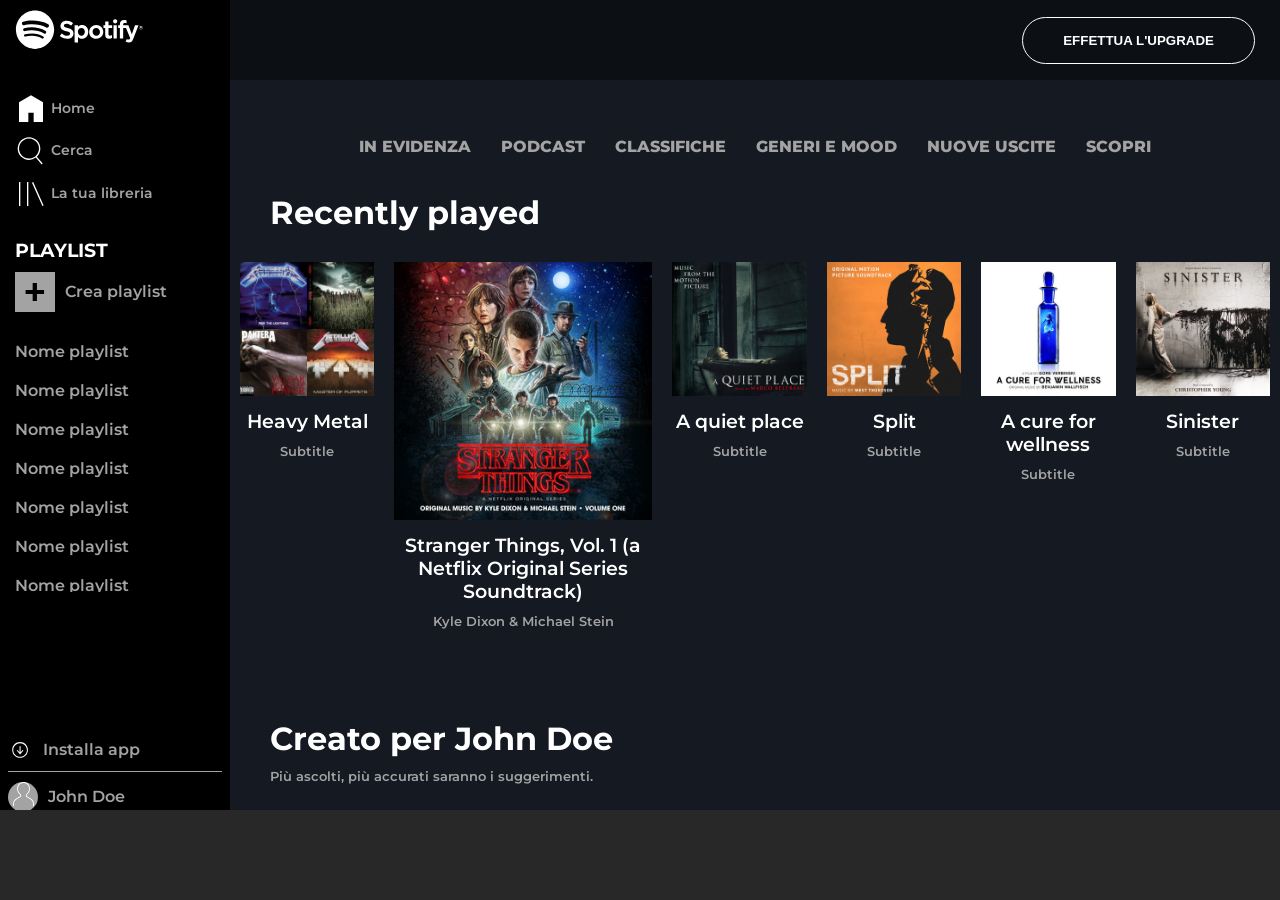
==== index.html @ 439ea65b "end-main" ====
<!DOCTYPE html>
<html lang="en">
<head>
  <meta charset="UTF-8">
  <meta http-equiv="X-UA-Compatible" content="IE=edge">
  <meta name="viewport" content="width=device-width, initial-scale=1.0">
  <link rel="stylesheet" href="css/style.css">
  <link rel="preconnect" href="https://fonts.googleapis.com">
  <link rel="preconnect" href="https://fonts.gstatic.com" crossorigin>
  <link href="https://fonts.googleapis.com/css2?family=Lato:ital,wght@0,100;0,300;0,400;0,700;0,900;1,100;1,300;1,400;1,700;1,900&family=Montserrat:ital,wght@0,100;0,200;0,300;0,400;0,500;0,600;0,700;0,800;0,900;1,100;1,200;1,300;1,400;1,500;1,600;1,700;1,800;1,900&display=swap" rel="stylesheet">
  <link rel="icon" href="favicon.ico" />
  <title>Spotify</title>
</head>
<body>
  <div class="general">
    <!-- main -->
    <main class="clearfix">
      <!-- main-container -->
      <!-- <div class="main-container clearfix"> -->
        <!-- colonna sinistra -->
        <div class="col-left float">
          <div class="container-left">
            <div class="logo">
              <img class="img-logo" src="img/logo.svg" alt="">
              <img class="logo-small"src="img/logo-small.svg" alt="">
            </div>
            <div class="lista-menu">
              <ul class="menu">
                <li class="li-menu">
                  <a href="#">
                    <img class="svg" src="img/home.svg" alt="">
                    <span class="text-menu">
                      Home
                    </span>
                  </a>
                </li>
                <li class="li-menu">
                  <a href="#">
                    <img class="svg" src="img/search.svg" alt="">
                    <span class="text-menu">
                      Cerca
                    </span>
                  </a>
                </li>
                <li class="li-menu">
                  <a href="#">
                    <img class="svg" src="img/libreria.svg" alt="">
                    <span class="text-menu">
                      La tua libreria
                    </span>
                  </a>
                </li>
              </ul>
            </div>
            <div class="playlist">
              <div>
                <h3 class="text-playlist">Playlist</h3>
              </div>
              <div class="flex">
                <div class="add-playlist">
                  <a class="plus" href="#">+</a>
                </div>
                <span class="text-create-playlist">Crea playlist</span>
              </div>
            </div>
            <div class="lista-playlist">
              <ul class="name-playlist">
                <li class="li-name-playlist">
                 <a href="#">Nome playlist</a> 
                </li>
                <li class="li-name-playlist">
                 <a href="#">Nome playlist</a> 
                </li>
                <li class="li-name-playlist">
                 <a href="#">Nome playlist</a> 
                </li>
                <li class="li-name-playlist">
                 <a href="#">Nome playlist</a> 
                </li>
                <li class="li-name-playlist">
                 <a href="#">Nome playlist</a> 
                </li>
                <li class="li-name-playlist">
                 <a href="#">Nome playlist</a> 
                </li>
                <li class="li-name-playlist">
                 <a href="#">Nome playlist</a> 
                </li>
              </ul>
            </div>
          </div>
          <div class="container-profile">
           <div class="app">
             <img class="download" src="img/download.svg" alt="">
             <span class="installa">
               Installa app
             </span>
           </div>
           <div class="profile-flex">
             <div class="container-img-profile">
               <img class="img-profile" src="img/profile.svg" alt="">
             </div>
             <span class="name-profile">
               John Doe
             </span>
           </div>
          </div>
        </div>
        <!-- /colonna sinistra -->
  
        <!-- colonna destra -->
        <div class="col-right float">
          <div class="row-top flex">
            <div class="container-btn">
              <button class="btn-call-to-action">
               <span class="text-btn">EFFETTUA L'UPGRADE</span> 
              </button>
            </div>
          </div>
          <div class="row-main">
            <div class="lista-top">
               <ul class="ul-lista-top">
                 <li class="li-lista-top">
                   <a class="a-lista-top" href="#">IN EVIDENZA</a>
                   <div class="bordo"></div>
                 </li>
                <li class="li-lista-top">
                  <a class="a-lista-top" href="#">PODCAST</a>
                  <div class="bordo"></div>
                </li>
                <li class="li-lista-top">
                  <a class="a-lista-top" href="#">CLASSIFICHE</a>
                  <div class="bordo"></div>
                </li>
                <li class="li-lista-top">
                  <a class="a-lista-top" href="#">GENERI E MOOD</a>
                  <div class="bordo"></div>
                </li>
                <li class="li-lista-top">
                  <a class="a-lista-top" href="#">NUOVE USCITE</a>
                  <div class="bordo"></div>
                </li>
                <li class="li-lista-top">
                  <a class="a-lista-top" href="#">SCOPRI</a>
                  <div class="bordo"></div>
                </li>
               </ul>
            </div>
            <div class="container-categorie">
              <div class="title">
                <h1 class="h1">Recently played</h1>
              </div>
              <div class="container-song flex">
                <div class="song">
                  <div class="img-song">
                    <img class="img-song-cover" src="img/metal_lifting.jpg" alt="">
                  </div>
                  <div class="title-song">
                    <h3 class="title-playlist">
                      Heavy Metal
                    </h3>
                  </div>
                  <div class="subtitle-song">
                    <h5 class="subtitle-playlist">
                      Subtitle
                    </h5>
                  </div>
                </div>
                <div class="song">
                  <div class="img-song">
                    <img class="img-song-cover" src="img/stranger.jpeg" alt="">
                  </div>
                  <div class="title-song">
                    <h3 class="title-playlist">Stranger Things, Vol. 1 (a Netflix Original Series Soundtrack)</h3>
                  </div>
                  <div class="subtitle-song">
                    <h5 class="subtitle-playlist">
                      Kyle Dixon & Michael Stein
                    </h5>
                  </div>
                </div>
                <div class="song">
                  <div class="img-song">
                    <img class="img-song-cover" src="img/aquietplace.jpeg" alt="">
                  </div>
                  <div class="title-song">
                    <h3 class="title-playlist">A quiet place</h3>
                  </div>
                  <div class="subtitle-song">
                    <h5 class="subtitle-playlist">
                      Subtitle
                    </h5>
                  </div>
                </div>
                <div class="song">
                  <div class="img-song">
                    <img class="img-song-cover" src="img/split.jpeg" alt="">
                  </div>
                  <div class="title-song">
                    <h3 class="title-playlist">Split</h3>
                  </div>
                  <div class="subtitle-song">
                    <h5 class="subtitle-playlist">
                      Subtitle
                    </h5>
                  </div>
                </div>
                <div class="song">
                  <div class="img-song">
                    <img class="img-song-cover" src="img/cure.jpeg" alt="">
                  </div>
                  <div class="title-song">
                    <h3 class="title-playlist">A cure for wellness</h3>
                  </div>
                  <div class="subtitle-song">
                    <h5 class="subtitle-playlist">
                      Subtitle
                    </h5>
                  </div>
                </div>
                <div class="song">
                  <div class="img-song">
                    <img class="img-song-cover" src="img/sinister.jpeg" alt="">
                  </div>
                  <div class="title-song">
                    <h3 class="title-playlist">Sinister</h3>
                  </div>
                  <div class="subtitle-song">
                    <h5 class="subtitle-playlist">
                      Subtitle
                    </h5>
                  </div>
                </div>
               </div>
  
            <div class="container-categorie">
              <div class="title-daily">
                <h1 class="h1">Creato per John Doe</h1>
                <h5 class="subtitle-playlist-2">
                  Pi&ugrave; ascolti, pi&ugrave; accurati saranno i suggerimenti.
                </h5>
              </div>
              <div class="container-personal-song flex">
                <div class="song margin">
                  <div class="img-song">
                    <img class="img-song-cover" src="img/radar.jpeg" alt="">
                  </div>
                  <div class="title-song">
                    <h3 class="title-playlist">Release Radar</h3>
                  </div>
                </div>
                <div class="song-daily margin">
                  <div class="img-song">
                    <img class="img-song-cover" src="img/mixdaily.jpeg" alt="">
                  </div>
                  <div class="title-song">
                    <h3 class="title-playlist">Daily Mix 1</h3>
                  </div>
                </div>
              </div>
            </div>

            <div class="container-categorie">
              <div class="title-daily">
                <h1 class="h1">Artisti pi&ugrave; popolari</h1>
                <h5 class="subtitle-playlist-2">
                  Pi&ugrave; ascolti, pi&ugrave; accurati saranno i suggerimenti.
                </h5>
              </div>
              <div class="container-personal-song flex">
                <div class="song margin">
                  <div class="img-song">
                    <img class="img-song-cover-bottom" src="img/youg.jpeg" alt="">
                  </div>
                  <div class="title-song">
                    <h3 class="title-playlist">Lana del Rey</h3>
                  </div>
                </div>
                <div class="song-daily margin">
                  <div class="img-song">
                    <img class="img-song-cover-bottom" src="img/einaudi.jpeg" alt="">
                  </div>
                  <div class="title-song">
                    <h3 class="title-playlist">Ludovico Einaudi</h3>
                  </div>
                </div>
              </div>
            </div>
  
        <!-- /colonna destra -->
      <!-- </div> -->
      <!-- /main-container -->
    </main>
    <!-- /main -->
  
    <!-- footer -->
    <footer>
  
    </footer>
    <!-- /footer -->
  </div>
</body>
</html>
---- css/style.css ----
/* common */
* {
  margin: 0;
  padding: 0;
  box-sizing: border-box;
}

body {
  font-family: 'Lato', sans-serif;
  font-family: 'Montserrat', sans-serif;
  font-size: 100%;
}

.flex {
  display: flex;
}

:root {
  --bg-pubblicità: rgba(0, 0, 0, 0.4);
  --bg-colonna-destra-main: #141922;
  --bg-footer: #282828;
  --bg-sottolineatura: #ADFF2F;
  --color-text: #A3A3A3;
}

.margin {
  margin-left: 35px;
}

.clearfix::after {
  content: '';
  display: table;
  clear: both;
}

.float {
  float: left;
}
/* /common */

.general {
  width: 100%;
  height: 100vh;
  overflow: hidden;
}

/* layout main */
main {
  width: 100%;
  height: calc(100% - 90px);
  overflow: hidden;
}

.col-left {
  width: 230px;
  background-color: black;
  height: 100%;
  min-height: 480px;
}

.container-left {
  height: calc(100% - 80px);
  width: 100%;
}

.col-right {
  width: calc(100% - 230px);
  background-color: var(--bg-colonna-destra-main);
  height: 100%;
  overflow: auto;
}

.row-top {
  height: 80px;
  width: calc(100% - 230px);
  background-color: var(--bg-pubblicità);
  position: fixed;
  top: 0;
  right: 0;
  z-index: 999;
  justify-content: flex-end;
  align-items: center;
}

.row-main {
  padding-top: calc(90px + 2em);
  padding-bottom: 2em;
  width: 100%;
  overflow: auto;
}

.lista-top {
  margin-top: 10px;
  margin-bottom: 30px;
  text-align: center;
}

.title {
  margin-bottom: 30px;
  margin-top: 30px;
  margin-left: 40px;
}

.container-song {
  justify-content: space-around;
}

.song {
  margin-bottom: 60px;
  max-width: 300px;
  min-width: 100px;
  padding: 0 10px;
}

.img-song-cover {
  width: 100%;
}

.title-song {
  text-align: center;
  margin: 10px auto;
  width: 100%;
}

.title-playlist {
  color: white;
  font-weight: 600;
}

.subtitle-song {
  margin: 0 auto;
  text-align: center;
  width: 100%;
}

.subtitle-playlist {
  color: var(--color-text);
  font-weight: 600;
}

.subtitle-playlist-2 {
  margin-top: 10px;
  color: var(--color-text);
  font-weight: 600;
}

.title-daily {
  margin-bottom: 50px;
  margin-top: 30px;
  margin-left: 40px;
}
.song-daily {
  margin-bottom: 60px;
  max-width: 300px;
  min-width: 100px;
  padding: 0 10px;
  margin-left: 80px;
}

.container-personal-song {
  margin-left: 17px;
}

.img-song-cover-bottom {
  width: 100%;
  border-radius: 50%;
}
.logo {
  padding: 10px 0 0 15px;
}

.img-logo {
  width: 60%;
  margin-bottom: 30px;
}

.logo-small {
  display: none;
}

.lista-menu {
  margin: 10px 0 0 0;
}

.menu {
  list-style: none;
}

.li-menu {
  margin-bottom: 10px;
  padding-left: 15px;
}

a {
  text-decoration: none;
  color: var(--color-text);
}

.li-menu:hover {
  border-left: 4px solid var(--bg-sottolineatura);
}


.svg {
  width: 15%;
  vertical-align: middle;
}

.text-menu {
  color: var(--color-text);
  font-weight: 600;
  font-size: 0.9em;
}

.text-menu:hover {
  color: white;
}

.playlist {
  margin: 30px 0 0 0;
  padding-left: 15px;
}

.text-playlist {
  color: white;
  text-transform: uppercase;
  margin-bottom: 10px;
}

.add-playlist {
  height: 40px;
  width: 40px;
  background-color: var(--color-text);
  display: inline-block;
  text-align: center;
  margin-right: 10px;
}

.text-create-playlist {
  line-height: 40px;
  color: var(--color-text);
  display: inline-block;
  font-weight: 600;
}

.plus {
  font-size: 2.5em;
  color: black;
  line-height: 40px;
  font-weight: 600;
  display: inline-block;
}

.lista-playlist {
  margin: 10px 0 0 0;
  padding-left: 15px;
  height: 30vh;
  overflow: auto;
}

.name-playlist {
  list-style: none;
}

.li-name-playlist {
  color: var(--color-text);
  font-weight: 600;
  margin-top: 20px;
}

.container-profile {
  width: 100%;
  height: 80px;
}

.app {
  width: 93%;
  margin: 0 auto;
  border-bottom: 1px solid var(--color-text);
  padding: 10px 0;
}

.download {
  width: 10%;
  vertical-align: middle;
  margin-right: 10px;
}

.installa {
  color: var(--color-text);
  font-weight: 600;
}

.profile-flex {
  width: 93%;
  margin: 10px auto 10px auto;
  display: flex;
}

.img-profile {
  width: 70%;
  margin-right: 10px; 
  margin: 0 auto;
}

.container-img-profile {
  width: 30px;
  height: 30px;
  background-color: var(--color-text);
  border-radius: 50%;
  text-align: center;
  margin-right: 10px;
}

.name-profile {
  line-height: 30px;
  color: var(--color-text);
  font-weight: 600;
}


.btn-call-to-action {
  padding: 15px 40px;
  margin-right: 25px;
  border-radius: 30px;
  background-color: transparent;
  border: 1px solid white;
  
}
.btn-call-to-action:hover {
  cursor: pointer;
}

.text-btn {
  color: white;
  font-weight: 800;
}
@media screen and (max-width: 600px) {
  .col-left {
    width: 50px;
  }
  .col-right {
    width: calc(100% - 50px);
  }
  .row-top {
    width: calc( 100% - 50px);
  }
}

@media screen and (max-width: 600px) {
  .img-logo {
    display: none;
  }
  .logo-small {
    display: block;
    padding: 0;
    margin: 0 auto;
  }
  .logo {
    text-align: center;
    padding: 10px;
    margin: 0;
  }

  .text-menu {
    display: none;
  }

  .svg {
    width: 100%;
  }
  
  .li-menu {
    margin: 0;
    padding: 10px;
  }

  .playlist {
    display: none;
  }

  .lista-playlist {
    display: none;
  }

  .installa {
    display: none;
  }

  .name-profile {
    display: none;
  }

  .app {
    border: none;
    margin: 0;
    padding: 0;
  }

  .download {
    width: 100%;
    margin: 0;
    padding: 0;
  }

  .container-profile {
    padding: 10px;
  }

  .profile-flex {
    display: block;
  }
}

.ul-lista-top {
  list-style: none;
  display: flex;
  justify-content: center;
}

.li-lista-top {
  padding: 5px 15px;
  font-weight: 800;
  display: flex;
  flex-direction: column;
  align-items: center;
}

.bordo {
  width: 30px;
  height: 2px;
  overflow: hidden;
}

.li-lista-top:hover .bordo {
  width: 30px;
  height: 2px;
  background-color: var(--bg-sottolineatura);
  display: block;
}

.h1 {
  color: white;
  font-weight: 700;
}

footer {
  height: 90px;
  width: 100%;
  background-color: var(--bg-footer);
}
/* /layout main */
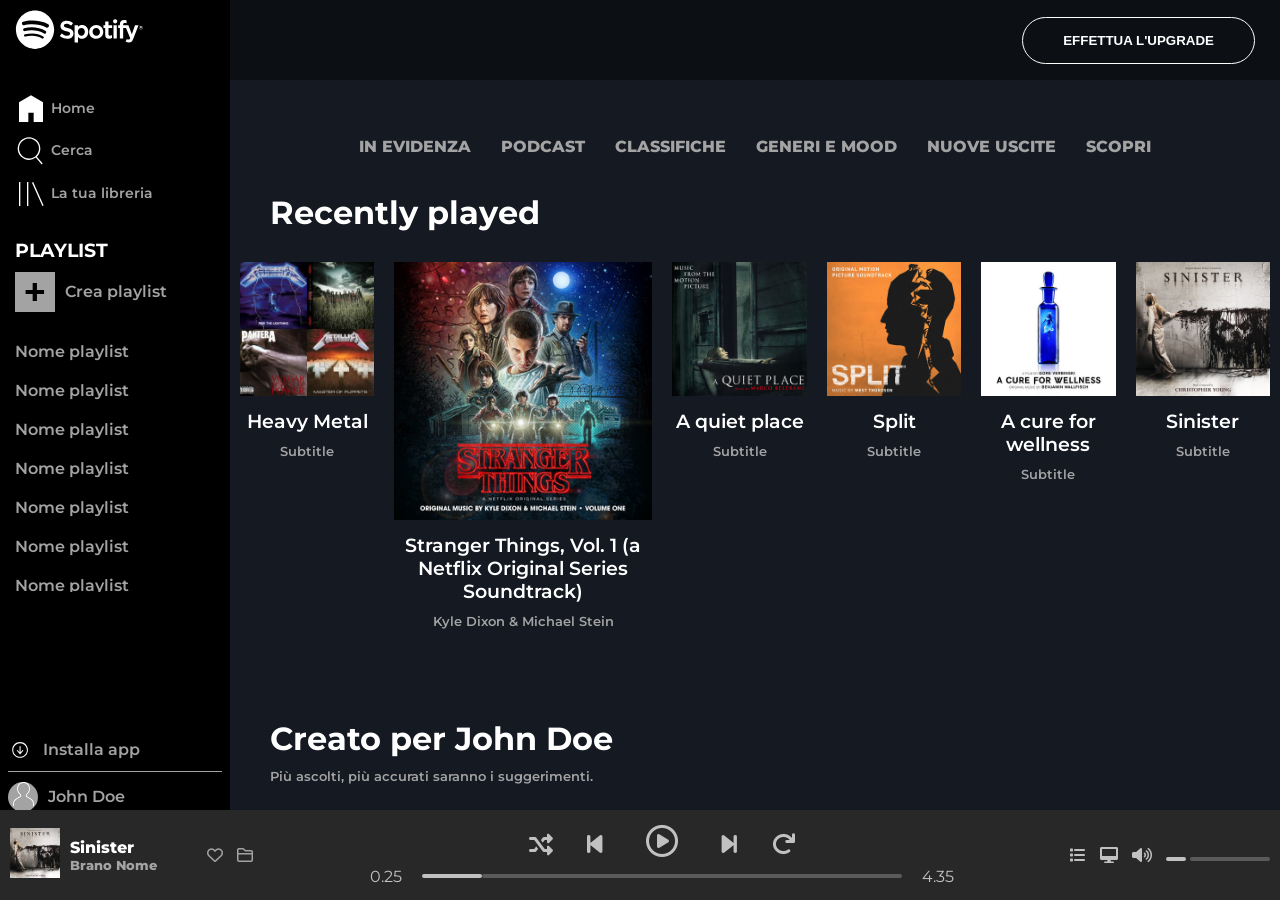
==== commit b011fb5d: "end-footer" ====
--- a/index.html
+++ b/index.html
@@ -9,6 +9,7 @@
   <link rel="preconnect" href="https://fonts.gstatic.com" crossorigin>
   <link href="https://fonts.googleapis.com/css2?family=Lato:ital,wght@0,100;0,300;0,400;0,700;0,900;1,100;1,300;1,400;1,700;1,900&family=Montserrat:ital,wght@0,100;0,200;0,300;0,400;0,500;0,600;0,700;0,800;0,900;1,100;1,200;1,300;1,400;1,500;1,600;1,700;1,800;1,900&display=swap" rel="stylesheet">
   <link rel="icon" href="favicon.ico" />
+  <link rel="stylesheet" href="https://cdnjs.cloudflare.com/ajax/libs/font-awesome/6.0.0-beta2/css/all.min.css" integrity="sha512-YWzhKL2whUzgiheMoBFwW8CKV4qpHQAEuvilg9FAn5VJUDwKZZxkJNuGM4XkWuk94WCrrwslk8yWNGmY1EduTA==" crossorigin="anonymous" referrerpolicy="no-referrer" />
   <title>Spotify</title>
 </head>
 <body>
@@ -294,8 +295,52 @@
     <!-- /main -->
   
     <!-- footer -->
-    <footer>
-  
+    <footer class="footer flex">
+      <div class="col-left-footer flex">
+        <div class="container-img-footer">
+          <img src="img/sinister.jpeg" alt="" class="img-footer">
+        </div>
+        <div class="container-title-footer">
+          <div class="title-footer">
+            Sinister
+          </div>
+          <div class="subtitle-footer">
+            Brano Nome
+          </div>
+        </div>
+        <div class="favourite">
+          <a href="#"><i class="far fa-heart icona"></i></a>
+          <a href="#"><i class="far fa-folder"></i></a>
+        </div>
+      </div>
+      <div class="col-center-footer flex">
+        <div class="center-footer-top">
+          <a href="#"><i class="fas fa-random "></i></a>
+         <a href="#"><i class="fas fa-step-backward "></i></a> 
+          <a href="#"><i class="far fa-play-circle "></i></a>
+          <a href="#"><i class="fas fa-step-forward "></i></a>
+          <a href="#"><i class="fas fa-redo"></i></a>
+        </div>
+        <div class="center-footer-bottom flex">
+          <span class="time">
+            0.25
+          </span>
+          <div class="bar-lightgrey"></div>
+          <div class="bar-grey"></div>
+          <span class="time">
+            4.35
+          </span>
+        </div>
+      </div>
+      <div class="col-right-footer flex">
+        <div class="container-col-right-footer">
+          <a href="#"><i class="fas fa-list"></i></a>
+         <a href="#"><i class="fas fa-desktop"></i></a> 
+          <a href="#"><i class="fas fa-volume-up"></i></a>
+          <div id="bar-lightgrey" class="bar-lightgrey"></div>
+          <div id="bar-grey" class="bar-grey"></div>
+        </div>
+      </div>
     </footer>
     <!-- /footer -->
   </div>
--- a/css/style.css
+++ b/css/style.css
@@ -444,9 +444,153 @@
   font-weight: 700;
 }
 
+/* /layout main */
+
+/* layout footer */
 footer {
   height: 90px;
   width: 100%;
   background-color: var(--bg-footer);
 }
-/* /layout main */+
+.footer {
+  justify-content: space-between;
+  align-items: center;
+  padding: 0 10px;
+}
+
+.col-left-footer {
+  align-items: center;
+}
+
+.img-footer {
+  width: 50px;
+}
+
+.container-title-footer {
+  margin-left: 10px;
+}
+
+.title-footer {
+  color: white;
+  font-weight: 800;
+}
+
+.subtitle-footer {
+  color: var(--color-text);
+  font-weight: 800;
+  font-size: 13px;
+}
+
+.favourite {
+  margin-left: 50px;
+}
+
+.icona {
+  margin-right: 10px;
+}
+
+.fa-heart {
+  color: var(--color-text);
+}
+
+.fa-folder {
+  color: var(--color-text);
+}
+
+.col-center-footer {
+  flex-direction: column;
+  align-items: center;
+}
+
+.fa-random {
+  color: #C1C1C1;
+  font-size: 1.5em;
+  margin-right: 30px;
+}
+
+.fa-step-backward {
+  color: #C1C1C1;
+  font-size: 1.5em;
+}
+
+.fa-play-circle {
+  color: #C1C1C1;
+  font-size: 2em;
+  margin: 0 40px;
+}
+
+.fa-step-forward {
+  color: #C1C1C1;
+  font-size: 1.5em;
+  margin-right: 30px;
+}
+
+.fa-redo {
+  color: #C1C1C1;
+  font-size: 1.5em;
+}
+
+.time {
+  color: #C1C1C1;
+}
+
+.center-footer-top {
+  margin-bottom: 10px;
+}
+
+.center-footer-bottom {
+  align-items: center;
+}
+
+.bar-lightgrey {
+  width: 60px;
+  height: 4px;
+  border-radius: 30px;
+  background-color: #C1C1C1;
+  margin-left:  20px;
+  display: inline-block;
+}
+
+.bar-grey {
+  width: 420px;
+  height: 4px;
+  border-radius: 30px;
+  display: inline-block;
+  margin-right: 20px;
+  background-color: #5A5A5A;
+}
+
+.col-right-footer {
+  align-items: center;
+}
+.fa-list {
+  color: #C1C1C1;
+  margin-right: 10px;
+}
+
+.fa-desktop {
+  color: #C1C1C1;
+  margin-right: 10px;
+}
+
+.fa-volume-up {
+  color: #C1C1C1;
+  margin-right: 10px;
+}
+
+
+#bar-lightgrey {
+  width: 20px;
+  height: 4px;
+  align-self: center;
+  margin: 0;
+}
+
+#bar-grey {
+  width: 80px;
+  height: 4px;
+  align-self: center;
+  margin: 0;
+}
+/* /layout footer */
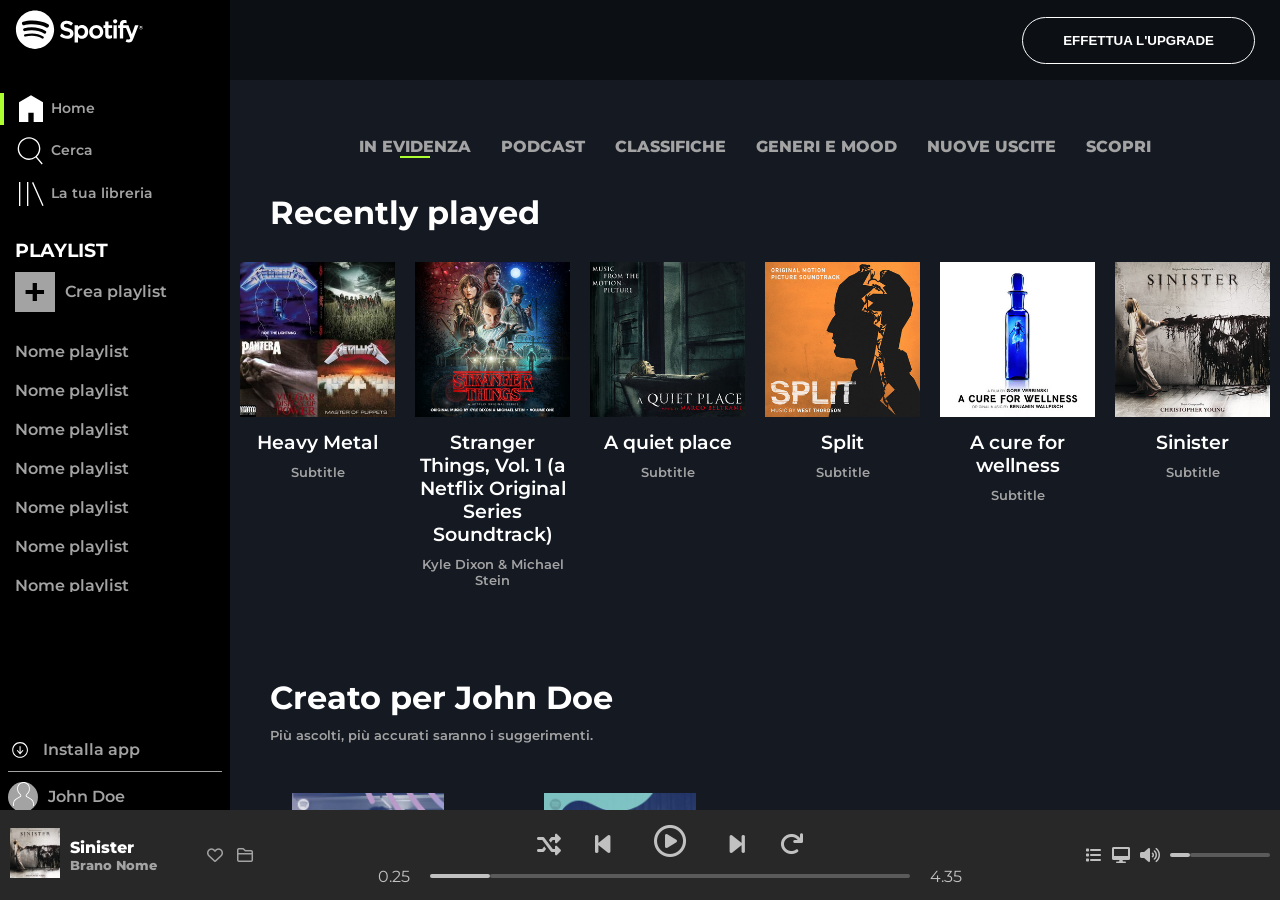
==== commit 988ff5e8: "add-hover" ====
--- a/index.html
+++ b/index.html
@@ -27,7 +27,7 @@
             </div>
             <div class="lista-menu">
               <ul class="menu">
-                <li class="li-menu">
+                <li class="li-menu-home">
                   <a href="#">
                     <img class="svg" src="img/home.svg" alt="">
                     <span class="text-menu">
@@ -61,7 +61,9 @@
                 <div class="add-playlist">
                   <a class="plus" href="#">+</a>
                 </div>
-                <span class="text-create-playlist">Crea playlist</span>
+                <span class="section-playlist">
+                  <a class="text-create-playlist"href="#">Crea playlist</a>
+                </span>
               </div>
             </div>
             <div class="lista-playlist">
@@ -92,17 +94,17 @@
           </div>
           <div class="container-profile">
            <div class="app">
-             <img class="download" src="img/download.svg" alt="">
+             <a href="#"><img class="download" src="img/download.svg" alt=""></a>
              <span class="installa">
-               Installa app
+              <a href="#">Installa app</a> 
              </span>
            </div>
            <div class="profile-flex">
              <div class="container-img-profile">
-               <img class="img-profile" src="img/profile.svg" alt="">
+               <a href="#"><img class="img-profile" src="img/profile.svg" alt=""></a>
              </div>
              <span class="name-profile">
-               John Doe
+              <a href="#">John Doe</a> 
              </span>
            </div>
           </div>
@@ -127,23 +129,18 @@
                  </li>
                 <li class="li-lista-top">
                   <a class="a-lista-top" href="#">PODCAST</a>
-                  <div class="bordo"></div>
                 </li>
                 <li class="li-lista-top">
                   <a class="a-lista-top" href="#">CLASSIFICHE</a>
-                  <div class="bordo"></div>
                 </li>
                 <li class="li-lista-top">
                   <a class="a-lista-top" href="#">GENERI E MOOD</a>
-                  <div class="bordo"></div>
                 </li>
                 <li class="li-lista-top">
                   <a class="a-lista-top" href="#">NUOVE USCITE</a>
-                  <div class="bordo"></div>
                 </li>
                 <li class="li-lista-top">
                   <a class="a-lista-top" href="#">SCOPRI</a>
-                  <div class="bordo"></div>
                 </li>
                </ul>
             </div>
@@ -298,15 +295,21 @@
     <footer class="footer flex">
       <div class="col-left-footer flex">
         <div class="container-img-footer">
-          <img src="img/sinister.jpeg" alt="" class="img-footer">
+          <a href="#">
+            <img src="img/sinister.jpeg" alt="" class="img-footer">
+          </a>
         </div>
         <div class="container-title-footer">
-          <div class="title-footer">
-            Sinister
-          </div>
-          <div class="subtitle-footer">
-            Brano Nome
-          </div>
+          <a href="#">
+            <div class="title-footer">
+             Sinister 
+            </div>
+          </a>
+          <a href="#">
+            <div class="subtitle-footer">
+              Brano Nome
+            </div>
+          </a>
         </div>
         <div class="favourite">
           <a href="#"><i class="far fa-heart icona"></i></a>
@@ -333,7 +336,7 @@
         </div>
       </div>
       <div class="col-right-footer flex">
-        <div class="container-col-right-footer">
+        <div class="container-col-right-footer flex">
           <a href="#"><i class="fas fa-list"></i></a>
          <a href="#"><i class="fas fa-desktop"></i></a> 
           <a href="#"><i class="fas fa-volume-up"></i></a>
--- a/css/style.css
+++ b/css/style.css
@@ -110,6 +110,7 @@
   max-width: 300px;
   min-width: 100px;
   padding: 0 10px;
+  width: calc(100% / 6);
 }
 
 .img-song-cover {
@@ -155,6 +156,7 @@
   min-width: 100px;
   padding: 0 10px;
   margin-left: 80px;
+  width: calc(100% / 6);
 }
 
 .container-personal-song {
@@ -196,8 +198,10 @@
   color: var(--color-text);
 }
 
-.li-menu:hover {
+.li-menu-home {
   border-left: 4px solid var(--bg-sottolineatura);
+  margin-bottom: 10px;
+  padding-left: 11px; 
 }
 
 
@@ -243,6 +247,10 @@
   font-weight: 600;
 }
 
+.section-playlist:hover a {
+  color: white;
+}
+
 .plus {
   font-size: 2.5em;
   color: black;
@@ -268,6 +276,10 @@
   margin-top: 20px;
 }
 
+.li-name-playlist:hover a {
+  color: white;
+}
+
 .container-profile {
   width: 100%;
   height: 80px;
@@ -280,6 +292,10 @@
   padding: 10px 0;
 }
 
+.app:hover a {
+  color: white;
+}
+
 .download {
   width: 10%;
   vertical-align: middle;
@@ -295,6 +311,10 @@
   width: 93%;
   margin: 10px auto 10px auto;
   display: flex;
+}
+
+.profile-flex:hover a {
+  color: white;
 }
 
 .img-profile {
@@ -334,6 +354,7 @@
 .text-btn {
   color: white;
   font-weight: 800;
+  display: inline-block;
 }
 @media screen and (max-width: 600px) {
   .col-left {
@@ -426,13 +447,11 @@
   align-items: center;
 }
 
+.li-lista-top:hover .a-lista-top {
+  color: white;
+}
+
 .bordo {
-  width: 30px;
-  height: 2px;
-  overflow: hidden;
-}
-
-.li-lista-top:hover .bordo {
   width: 30px;
   height: 2px;
   background-color: var(--bg-sottolineatura);
@@ -485,6 +504,47 @@
 .favourite {
   margin-left: 50px;
 }
+
+a:hover .fa-heart {
+  color: white;
+}
+
+a:hover .fa-folder {
+  color: white;
+}
+
+a:hover .fa-random {
+  color: white;
+}
+
+a:hover .fa-step-backward {
+  color: white;
+}
+
+a:hover .fa-play-circle {
+  color: white;
+}
+
+a:hover .fa-step-forward {
+  color: white;
+}
+
+a:hover .fa-redo {
+  color: white;
+}
+
+a:hover .fa-desktop {
+  color: white;
+}
+
+a:hover .fa-volume-up {
+  color: white;
+}
+
+a:hover .fa-list {
+  color: white;
+}
+
 
 .icona {
   margin-right: 10px;
@@ -564,6 +624,11 @@
 .col-right-footer {
   align-items: center;
 }
+
+.container-col-right-footer{
+  align-items: center;
+}
+
 .fa-list {
   color: #C1C1C1;
   margin-right: 10px;
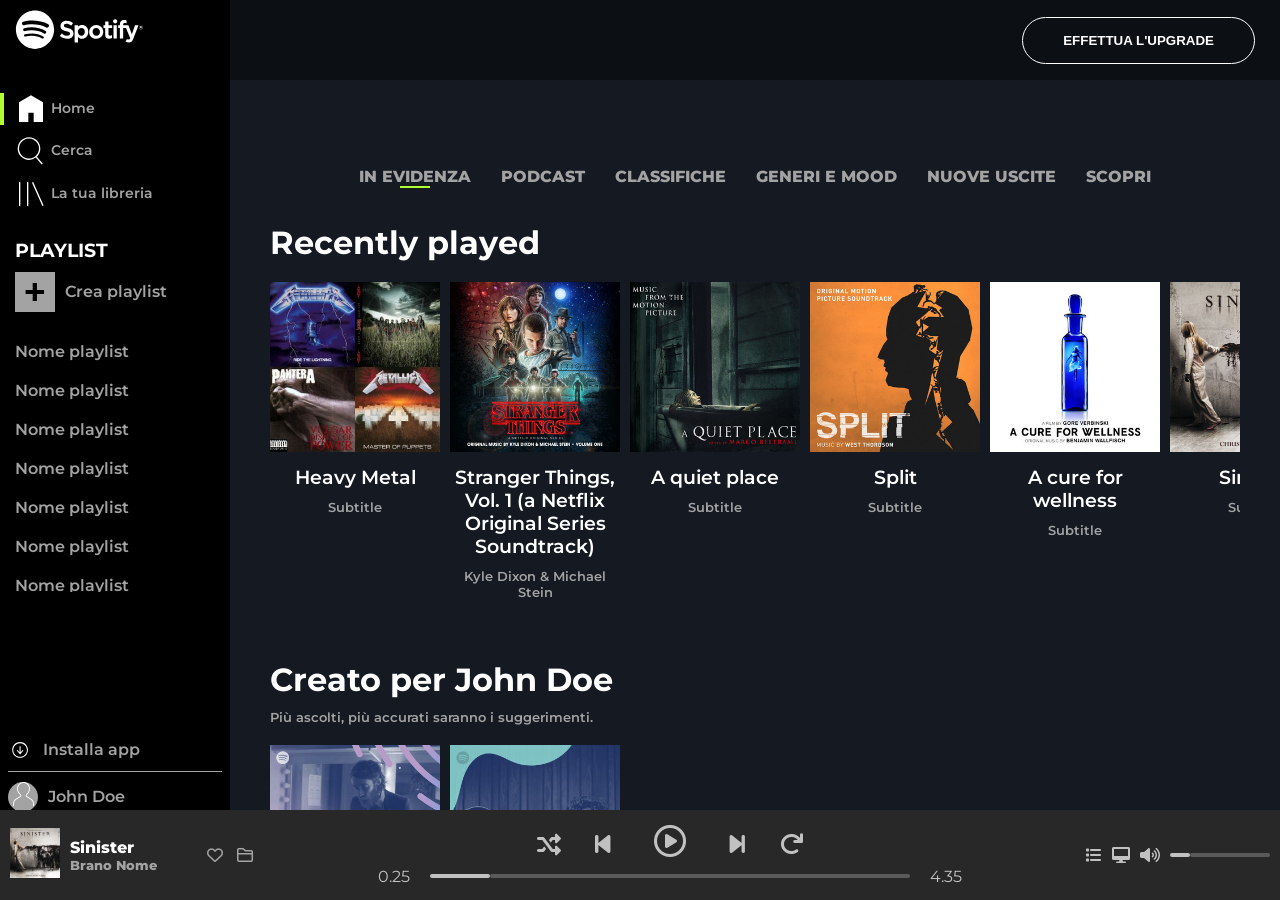
==== commit 2e592fa5: "end-query" ====
--- a/index.html
+++ b/index.html
@@ -16,8 +16,6 @@
   <div class="general">
     <!-- main -->
     <main class="clearfix">
-      <!-- main-container -->
-      <!-- <div class="main-container clearfix"> -->
         <!-- colonna sinistra -->
         <div class="col-left float">
           <div class="container-left">
@@ -127,21 +125,21 @@
                    <a class="a-lista-top" href="#">IN EVIDENZA</a>
                    <div class="bordo"></div>
                  </li>
-                <li class="li-lista-top">
-                  <a class="a-lista-top" href="#">PODCAST</a>
-                </li>
-                <li class="li-lista-top">
-                  <a class="a-lista-top" href="#">CLASSIFICHE</a>
-                </li>
-                <li class="li-lista-top">
-                  <a class="a-lista-top" href="#">GENERI E MOOD</a>
-                </li>
-                <li class="li-lista-top">
-                  <a class="a-lista-top" href="#">NUOVE USCITE</a>
-                </li>
-                <li class="li-lista-top">
-                  <a class="a-lista-top" href="#">SCOPRI</a>
-                </li>
+                 <li class="li-lista-top">
+                   <a href="#" class="a-lista-top">PODCAST</a>
+                 </li>
+                 <li class="li-lista-top">
+                   <a href="#" class="a-lista-top">CLASSIFICHE</a>
+                 </li>
+                 <li class="li-lista-top">
+                   <a href="#" class="a-lista-top">GENERI E MOOD</a>
+                 </li>
+                 <li class="li-lista-top">
+                   <a href="#" class="a-lista-top">NUOVE USCITE</a>
+                 </li>
+                 <li class="li-lista-top">
+                   <a href="#" class="a-lista-top">SCOPRI</a>
+                 </li>
                </ul>
             </div>
             <div class="container-categorie">
@@ -151,6 +149,9 @@
               <div class="container-song flex">
                 <div class="song">
                   <div class="img-song">
+                    <div class="trasparenza">
+                      <a href="#" class="icona-cover"><i class="far fa-play-circle"></i></a>
+                    </div>
                     <img class="img-song-cover" src="img/metal_lifting.jpg" alt="">
                   </div>
                   <div class="title-song">
@@ -166,6 +167,9 @@
                 </div>
                 <div class="song">
                   <div class="img-song">
+                    <div class="trasparenza">
+                      <a href="#" class="icona-cover"><i class="far fa-play-circle"></i></a>
+                    </div>
                     <img class="img-song-cover" src="img/stranger.jpeg" alt="">
                   </div>
                   <div class="title-song">
@@ -179,6 +183,9 @@
                 </div>
                 <div class="song">
                   <div class="img-song">
+                    <div class="trasparenza">
+                      <a href="#" class="icona-cover"><i class="far fa-play-circle"></i></a>
+                    </div>
                     <img class="img-song-cover" src="img/aquietplace.jpeg" alt="">
                   </div>
                   <div class="title-song">
@@ -192,6 +199,9 @@
                 </div>
                 <div class="song">
                   <div class="img-song">
+                    <div class="trasparenza">
+                      <a href="#" class="icona-cover"><i class="far fa-play-circle"></i></a>
+                    </div>
                     <img class="img-song-cover" src="img/split.jpeg" alt="">
                   </div>
                   <div class="title-song">
@@ -205,6 +215,9 @@
                 </div>
                 <div class="song">
                   <div class="img-song">
+                    <div class="trasparenza">
+                      <a href="#" class="icona-cover"><i class="far fa-play-circle"></i></a>
+                    </div>
                     <img class="img-song-cover" src="img/cure.jpeg" alt="">
                   </div>
                   <div class="title-song">
@@ -218,6 +231,9 @@
                 </div>
                 <div class="song">
                   <div class="img-song">
+                    <div class="trasparenza">
+                      <a href="#" class="icona-cover"><i class="far fa-play-circle"></i></a>
+                    </div>
                     <img class="img-song-cover" src="img/sinister.jpeg" alt="">
                   </div>
                   <div class="title-song">
@@ -239,16 +255,22 @@
                 </h5>
               </div>
               <div class="container-personal-song flex">
-                <div class="song margin">
-                  <div class="img-song">
+                <div class="song">
+                  <div class="img-song">
+                    <div class="trasparenza">
+                      <a href="#" class="icona-cover"><i class="far fa-play-circle"></i></a>
+                    </div>
                     <img class="img-song-cover" src="img/radar.jpeg" alt="">
                   </div>
                   <div class="title-song">
                     <h3 class="title-playlist">Release Radar</h3>
                   </div>
                 </div>
-                <div class="song-daily margin">
-                  <div class="img-song">
+                <div class="song-daily">
+                  <div class="img-song">
+                    <div class="trasparenza">
+                      <a href="#" class="icona-cover"><i class="far fa-play-circle"></i></a>
+                    </div>
                     <img class="img-song-cover" src="img/mixdaily.jpeg" alt="">
                   </div>
                   <div class="title-song">
@@ -266,16 +288,22 @@
                 </h5>
               </div>
               <div class="container-personal-song flex">
-                <div class="song margin">
-                  <div class="img-song">
+                <div class="song">
+                  <div class="img-song">
+                    <div class="trasparenza-circle">
+                      <a href="#" class="icona-cover"><i class="far fa-play-circle"></i></a>
+                    </div>
                     <img class="img-song-cover-bottom" src="img/youg.jpeg" alt="">
                   </div>
                   <div class="title-song">
                     <h3 class="title-playlist">Lana del Rey</h3>
                   </div>
                 </div>
-                <div class="song-daily margin">
-                  <div class="img-song">
+                <div class="song-daily">
+                  <div class="img-song">
+                    <div class="trasparenza-circle">
+                      <a href="#" class="icona-cover"><i class="far fa-play-circle"></i></a>
+                    </div>
                     <img class="img-song-cover-bottom" src="img/einaudi.jpeg" alt="">
                   </div>
                   <div class="title-song">
@@ -286,8 +314,6 @@
             </div>
   
         <!-- /colonna destra -->
-      <!-- </div> -->
-      <!-- /main-container -->
     </main>
     <!-- /main -->
   
--- a/css/style.css
+++ b/css/style.css
@@ -63,11 +63,183 @@
   width: 100%;
 }
 
+.logo {
+  padding: 10px 0 0 15px;
+}
+
+.img-logo {
+  width: 60%;
+  margin-bottom: 30px;
+}
+
+.logo-small {
+  display: none;
+}
+
+.lista-menu {
+  margin: 10px 0 0 0;
+}
+
+.menu {
+  list-style: none;
+}
+
+.li-menu {
+  margin-bottom: 10px;
+  padding-left: 15px;
+}
+
+a {
+  text-decoration: none;
+  color: var(--color-text);
+}
+
+.li-menu-home {
+  border-left: 4px solid var(--bg-sottolineatura);
+  margin-bottom: 10px;
+  padding-left: 11px; 
+}
+
+
+.svg {
+  width: 15%;
+  vertical-align: middle;
+}
+
+.text-menu {
+  color: var(--color-text);
+  font-weight: 600;
+  font-size: 0.9em;
+}
+
+.text-menu:hover {
+  color: white;
+}
+
+.playlist {
+  margin: 30px 0 0 0;
+  padding-left: 15px;
+}
+
+.text-playlist {
+  color: white;
+  text-transform: uppercase;
+  margin-bottom: 10px;
+}
+
+.add-playlist {
+  height: 40px;
+  width: 40px;
+  background-color: var(--color-text);
+  display: inline-block;
+  text-align: center;
+  margin-right: 10px;
+}
+
+.text-create-playlist {
+  line-height: 40px;
+  color: var(--color-text);
+  display: inline-block;
+  font-weight: 600;
+}
+
+.section-playlist:hover a {
+  color: white;
+}
+
+.plus {
+  font-size: 2.5em;
+  color: black;
+  line-height: 40px;
+  font-weight: 600;
+  display: inline-block;
+}
+
+.lista-playlist {
+  margin: 10px 0 0 0;
+  padding-left: 15px;
+  height: 30vh;
+  overflow: auto;
+}
+
+.name-playlist {
+  list-style: none;
+}
+
+.li-name-playlist {
+  color: var(--color-text);
+  font-weight: 600;
+  margin-top: 20px;
+}
+
+.li-name-playlist:hover a {
+  color: white;
+}
+
+.container-profile {
+  width: 100%;
+  height: 80px;
+}
+
+.app {
+  width: 93%;
+  margin: 0 auto;
+  border-bottom: 1px solid var(--color-text);
+  padding: 10px 0;
+}
+
+.app:hover a {
+  color: white;
+}
+
+.download {
+  width: 10%;
+  vertical-align: middle;
+  margin-right: 10px;
+}
+
+.installa {
+  color: var(--color-text);
+  font-weight: 600;
+}
+
+.profile-flex {
+  width: 93%;
+  margin: 10px auto 10px auto;
+  display: flex;
+}
+
+.profile-flex:hover a {
+  color: white;
+}
+
+.img-profile {
+  width: 70%;
+  margin-right: 10px; 
+  margin: 0 auto;
+}
+
+.container-img-profile {
+  width: 30px;
+  height: 30px;
+  background-color: var(--color-text);
+  border-radius: 50%;
+  text-align: center;
+  margin-right: 10px;
+}
+
+.name-profile {
+  line-height: 30px;
+  color: var(--color-text);
+  font-weight: 600;
+}
+
 .col-right {
   width: calc(100% - 230px);
   background-color: var(--bg-colonna-destra-main);
   height: 100%;
   overflow: auto;
+  padding: 30px 40px;
 }
 
 .row-top {
@@ -95,26 +267,64 @@
   text-align: center;
 }
 
-.title {
-  margin-bottom: 30px;
-  margin-top: 30px;
-  margin-left: 40px;
-}
-
-.container-song {
-  justify-content: space-around;
-}
-
 .song {
   margin-bottom: 60px;
   max-width: 300px;
-  min-width: 100px;
-  padding: 0 10px;
+  min-width: 180px;
+  padding: 0 10px 0 0;
   width: calc(100% / 6);
 }
 
 .img-song-cover {
   width: 100%;
+}
+
+.img-song {
+  position: relative;
+}
+
+.trasparenza {
+  width: 100%;
+  height: 100%;
+  display: none;
+  position: absolute;
+}
+
+.trasparenza-circle {
+  width: 100%;
+  height: 100%;
+  display: none;
+  position: absolute;
+  border-radius: 50%;
+}
+
+.icona-cover {
+  font-size: 3em;
+}
+
+.img-song:hover .trasparenza {
+  display: flex;
+  position: absolute;
+  width: 100%;
+  height: calc(100% - 4px);
+  background-color: rgba(0, 0, 0, 0.4);
+  align-items: center;
+  justify-content: center;
+}
+
+.img-song:hover .trasparenza-circle {
+  display: flex;
+  position: absolute;
+  width: 100%;
+  height: calc(100% - 4px);
+  background-color: rgba(0, 0, 0, 0.4);
+  align-items: center;
+  justify-content: center;
+  border-radius: 50%;
+}
+
+.title {
+  margin-bottom: 20px;
 }
 
 .title-song {
@@ -146,198 +356,20 @@
 }
 
 .title-daily {
-  margin-bottom: 50px;
-  margin-top: 30px;
-  margin-left: 40px;
+  margin-bottom: 20px;
 }
 .song-daily {
   margin-bottom: 60px;
   max-width: 300px;
-  min-width: 100px;
-  padding: 0 10px;
-  margin-left: 80px;
+  min-width: 180px;
+  padding: 0 10px 0 0;
   width: calc(100% / 6);
 }
 
-.container-personal-song {
-  margin-left: 17px;
-}
-
 .img-song-cover-bottom {
   width: 100%;
   border-radius: 50%;
 }
-.logo {
-  padding: 10px 0 0 15px;
-}
-
-.img-logo {
-  width: 60%;
-  margin-bottom: 30px;
-}
-
-.logo-small {
-  display: none;
-}
-
-.lista-menu {
-  margin: 10px 0 0 0;
-}
-
-.menu {
-  list-style: none;
-}
-
-.li-menu {
-  margin-bottom: 10px;
-  padding-left: 15px;
-}
-
-a {
-  text-decoration: none;
-  color: var(--color-text);
-}
-
-.li-menu-home {
-  border-left: 4px solid var(--bg-sottolineatura);
-  margin-bottom: 10px;
-  padding-left: 11px; 
-}
-
-
-.svg {
-  width: 15%;
-  vertical-align: middle;
-}
-
-.text-menu {
-  color: var(--color-text);
-  font-weight: 600;
-  font-size: 0.9em;
-}
-
-.text-menu:hover {
-  color: white;
-}
-
-.playlist {
-  margin: 30px 0 0 0;
-  padding-left: 15px;
-}
-
-.text-playlist {
-  color: white;
-  text-transform: uppercase;
-  margin-bottom: 10px;
-}
-
-.add-playlist {
-  height: 40px;
-  width: 40px;
-  background-color: var(--color-text);
-  display: inline-block;
-  text-align: center;
-  margin-right: 10px;
-}
-
-.text-create-playlist {
-  line-height: 40px;
-  color: var(--color-text);
-  display: inline-block;
-  font-weight: 600;
-}
-
-.section-playlist:hover a {
-  color: white;
-}
-
-.plus {
-  font-size: 2.5em;
-  color: black;
-  line-height: 40px;
-  font-weight: 600;
-  display: inline-block;
-}
-
-.lista-playlist {
-  margin: 10px 0 0 0;
-  padding-left: 15px;
-  height: 30vh;
-  overflow: auto;
-}
-
-.name-playlist {
-  list-style: none;
-}
-
-.li-name-playlist {
-  color: var(--color-text);
-  font-weight: 600;
-  margin-top: 20px;
-}
-
-.li-name-playlist:hover a {
-  color: white;
-}
-
-.container-profile {
-  width: 100%;
-  height: 80px;
-}
-
-.app {
-  width: 93%;
-  margin: 0 auto;
-  border-bottom: 1px solid var(--color-text);
-  padding: 10px 0;
-}
-
-.app:hover a {
-  color: white;
-}
-
-.download {
-  width: 10%;
-  vertical-align: middle;
-  margin-right: 10px;
-}
-
-.installa {
-  color: var(--color-text);
-  font-weight: 600;
-}
-
-.profile-flex {
-  width: 93%;
-  margin: 10px auto 10px auto;
-  display: flex;
-}
-
-.profile-flex:hover a {
-  color: white;
-}
-
-.img-profile {
-  width: 70%;
-  margin-right: 10px; 
-  margin: 0 auto;
-}
-
-.container-img-profile {
-  width: 30px;
-  height: 30px;
-  background-color: var(--color-text);
-  border-radius: 50%;
-  text-align: center;
-  margin-right: 10px;
-}
-
-.name-profile {
-  line-height: 30px;
-  color: var(--color-text);
-  font-weight: 600;
-}
-
 
 .btn-call-to-action {
   padding: 15px 40px;
@@ -356,82 +388,7 @@
   font-weight: 800;
   display: inline-block;
 }
-@media screen and (max-width: 600px) {
-  .col-left {
-    width: 50px;
-  }
-  .col-right {
-    width: calc(100% - 50px);
-  }
-  .row-top {
-    width: calc( 100% - 50px);
-  }
-}
-
-@media screen and (max-width: 600px) {
-  .img-logo {
-    display: none;
-  }
-  .logo-small {
-    display: block;
-    padding: 0;
-    margin: 0 auto;
-  }
-  .logo {
-    text-align: center;
-    padding: 10px;
-    margin: 0;
-  }
-
-  .text-menu {
-    display: none;
-  }
-
-  .svg {
-    width: 100%;
-  }
-  
-  .li-menu {
-    margin: 0;
-    padding: 10px;
-  }
-
-  .playlist {
-    display: none;
-  }
-
-  .lista-playlist {
-    display: none;
-  }
-
-  .installa {
-    display: none;
-  }
-
-  .name-profile {
-    display: none;
-  }
-
-  .app {
-    border: none;
-    margin: 0;
-    padding: 0;
-  }
-
-  .download {
-    width: 100%;
-    margin: 0;
-    padding: 0;
-  }
-
-  .container-profile {
-    padding: 10px;
-  }
-
-  .profile-flex {
-    display: block;
-  }
-}
+
 
 .ul-lista-top {
   list-style: none;
@@ -658,4 +615,141 @@
   align-self: center;
   margin: 0;
 }
-/* /layout footer */+/* /layout footer */ 
+
+/* media query */
+
+@media screen and (max-width: 1100px) {
+  .ul-lista-top {
+    display: flex;
+    flex-wrap: wrap;
+  }
+
+  .container-song {
+    display: flex;
+    flex-wrap: wrap;
+  }
+  
+  .song-margin {
+    margin-left: 35px;
+  }
+}
+
+@media screen and (max-width: 700px) {
+  .ul-lista-top {
+    display: flex;
+    flex-wrap: wrap;
+    justify-content: center;
+  }
+
+  .container-song {
+    display: flex;
+    flex-wrap: wrap;
+  }
+
+  .song-margin {
+    margin-left: 35px;
+  }
+  
+  .song {
+    min-width: 190px;
+  }
+
+  .song-daily {
+    min-width: 190px;
+  }
+}
+
+
+
+@media screen and (max-width: 600px) {
+  .song {
+    min-width: 230px;
+  }
+
+  .song-daily {
+    min-width: 230px;
+  }
+
+  .col-left {
+    width: 50px;
+  }
+
+  .col-right {
+    width: calc(100% - 50px);
+  }
+
+  .row-top {
+    width: calc( 100% - 50px);
+  }
+
+   .img-logo {
+    display: none;
+  }
+
+  .logo-small {
+    display: block;
+    padding: 0;
+    margin: 0 auto;
+  }
+
+  .logo {
+    text-align: center;
+    padding: 10px;
+    margin: 0;
+  }
+
+  .text-menu {
+    display: none;
+  }
+
+  .svg {
+    width: 100%;
+  }
+  
+  .li-menu {
+    margin: 0;
+    padding: 10px;
+  }
+
+  .li-menu-home {
+    padding: 0 6px;
+  }
+
+  .playlist {
+    display: none;
+  }
+
+  .lista-playlist {
+    display: none;
+  }
+
+  .installa {
+    display: none;
+  }
+
+  .name-profile {
+    display: none;
+  }
+
+  .app {
+    border: none;
+    margin: 0;
+    padding: 0;
+  }
+
+  .download {
+    width: 100%;
+    margin: 0;
+    padding: 0;
+  }
+
+  .container-profile {
+    padding: 10px;
+  }
+
+  .profile-flex {
+    display: block;
+  }
+}
+/* /media query */
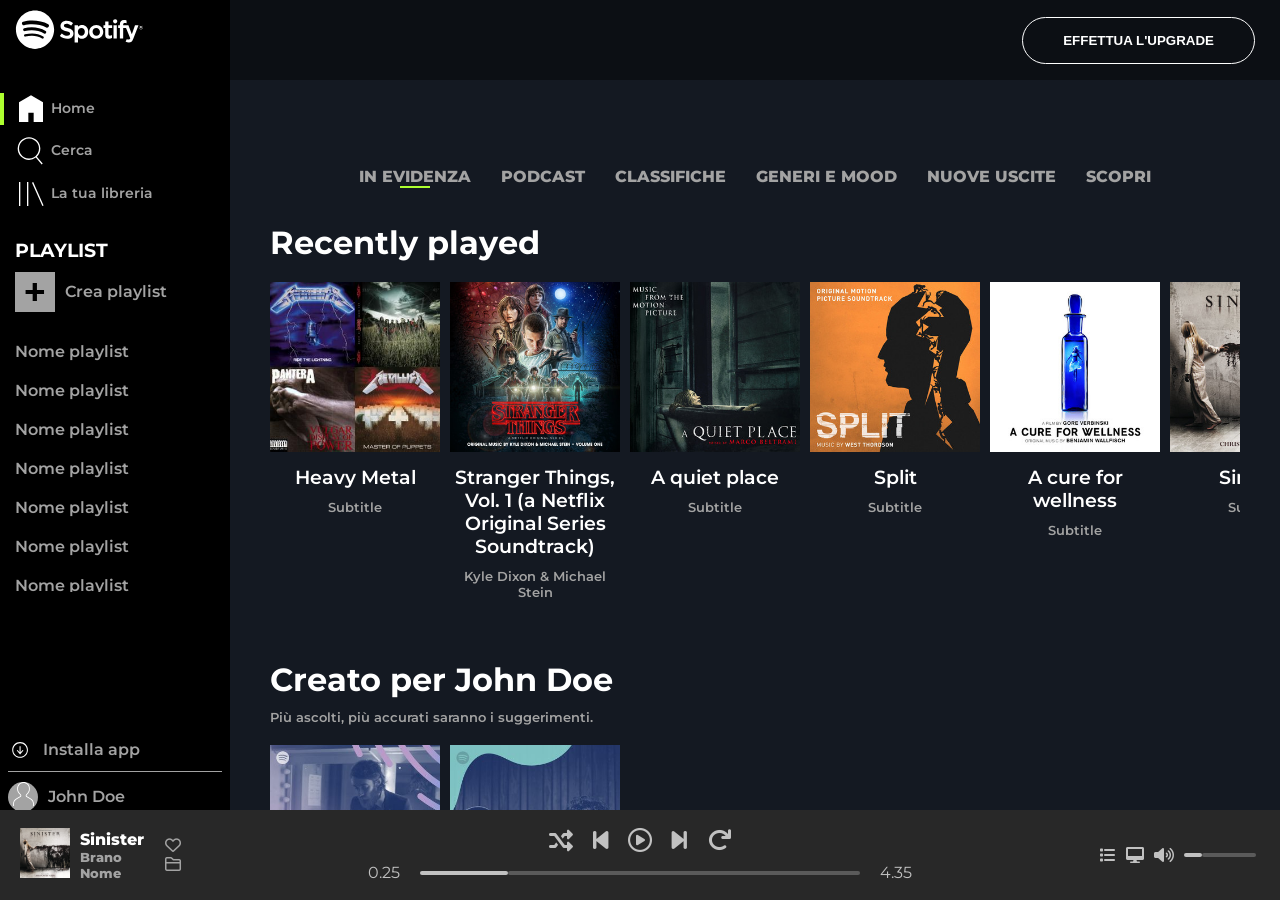
==== commit e875185b: "end" ====
--- a/index.html
+++ b/index.html
@@ -245,73 +245,73 @@
                     </h5>
                   </div>
                 </div>
-               </div>
+              </div>
   
-            <div class="container-categorie">
-              <div class="title-daily">
-                <h1 class="h1">Creato per John Doe</h1>
-                <h5 class="subtitle-playlist-2">
-                  Pi&ugrave; ascolti, pi&ugrave; accurati saranno i suggerimenti.
-                </h5>
-              </div>
-              <div class="container-personal-song flex">
-                <div class="song">
-                  <div class="img-song">
-                    <div class="trasparenza">
-                      <a href="#" class="icona-cover"><i class="far fa-play-circle"></i></a>
-                    </div>
-                    <img class="img-song-cover" src="img/radar.jpeg" alt="">
-                  </div>
-                  <div class="title-song">
-                    <h3 class="title-playlist">Release Radar</h3>
-                  </div>
-                </div>
-                <div class="song-daily">
-                  <div class="img-song">
-                    <div class="trasparenza">
-                      <a href="#" class="icona-cover"><i class="far fa-play-circle"></i></a>
-                    </div>
-                    <img class="img-song-cover" src="img/mixdaily.jpeg" alt="">
-                  </div>
-                  <div class="title-song">
-                    <h3 class="title-playlist">Daily Mix 1</h3>
-                  </div>
-                </div>
-              </div>
-            </div>
+              <div class="container-categorie">
+                <div class="title-daily">
+                  <h1 class="h1">Creato per John Doe</h1>
+                  <h5 class="subtitle-playlist-2">
+                    Pi&ugrave; ascolti, pi&ugrave; accurati saranno i suggerimenti.
+                  </h5>
+                </div>
+                <div class="container-personal-song flex">
+                  <div class="song">
+                    <div class="img-song">
+                      <div class="trasparenza">
+                        <a href="#" class="icona-cover"><i class="far fa-play-circle"></i></a>
+                      </div>
+                      <img class="img-song-cover" src="img/radar.jpeg" alt="">
+                    </div>
+                    <div class="title-song">
+                      <h3 class="title-playlist">Release Radar</h3>
+                    </div>
+                  </div>
+                  <div class="song-daily">
+                    <div class="img-song">
+                      <div class="trasparenza">
+                        <a href="#" class="icona-cover"><i class="far fa-play-circle"></i></a>
+                      </div>
+                      <img class="img-song-cover" src="img/mixdaily.jpeg" alt="">
+                    </div>
+                    <div class="title-song">
+                      <h3 class="title-playlist">Daily Mix 1</h3>
+                    </div>
+                  </div>
+                </div>
+              </div>
 
-            <div class="container-categorie">
-              <div class="title-daily">
-                <h1 class="h1">Artisti pi&ugrave; popolari</h1>
-                <h5 class="subtitle-playlist-2">
-                  Pi&ugrave; ascolti, pi&ugrave; accurati saranno i suggerimenti.
-                </h5>
-              </div>
-              <div class="container-personal-song flex">
-                <div class="song">
-                  <div class="img-song">
-                    <div class="trasparenza-circle">
-                      <a href="#" class="icona-cover"><i class="far fa-play-circle"></i></a>
-                    </div>
-                    <img class="img-song-cover-bottom" src="img/youg.jpeg" alt="">
-                  </div>
-                  <div class="title-song">
-                    <h3 class="title-playlist">Lana del Rey</h3>
-                  </div>
-                </div>
-                <div class="song-daily">
-                  <div class="img-song">
-                    <div class="trasparenza-circle">
-                      <a href="#" class="icona-cover"><i class="far fa-play-circle"></i></a>
-                    </div>
-                    <img class="img-song-cover-bottom" src="img/einaudi.jpeg" alt="">
-                  </div>
-                  <div class="title-song">
-                    <h3 class="title-playlist">Ludovico Einaudi</h3>
-                  </div>
-                </div>
-              </div>
-            </div>
+              <div class="container-categorie">
+                <div class="title-daily">
+                  <h1 class="h1">Artisti pi&ugrave; popolari</h1>
+                  <h5 class="subtitle-playlist-2">
+                    Pi&ugrave; ascolti, pi&ugrave; accurati saranno i suggerimenti.
+                  </h5>
+                </div>
+                <div class="container-personal-song flex">
+                  <div class="song">
+                    <div class="img-song">
+                      <div class="trasparenza-circle">
+                        <a href="#" class="icona-cover"><i class="far fa-play-circle"></i></a>
+                      </div>
+                      <img class="img-song-cover-bottom" src="img/youg.jpeg" alt="">
+                    </div>
+                    <div class="title-song">
+                      <h3 class="title-playlist">Lana del Rey</h3>
+                    </div>
+                  </div>
+                  <div class="song-daily">
+                    <div class="img-song">
+                      <div class="trasparenza-circle">
+                        <a href="#" class="icona-cover"><i class="far fa-play-circle"></i></a>
+                      </div>
+                      <img class="img-song-cover-bottom" src="img/einaudi.jpeg" alt="">
+                    </div>
+                    <div class="title-song">
+                      <h3 class="title-playlist">Ludovico Einaudi</h3>
+                    </div>
+                  </div>
+                </div>
+             </div>
   
         <!-- /colonna destra -->
     </main>
@@ -343,18 +343,20 @@
         </div>
       </div>
       <div class="col-center-footer flex">
-        <div class="center-footer-top">
+        <div class="center-footer-top flex">
           <a href="#"><i class="fas fa-random "></i></a>
          <a href="#"><i class="fas fa-step-backward "></i></a> 
           <a href="#"><i class="far fa-play-circle "></i></a>
           <a href="#"><i class="fas fa-step-forward "></i></a>
-          <a href="#"><i class="fas fa-redo"></i></a>
+          <a href="#"><i id="redo" class="fas fa-redo"></i></a>
         </div>
         <div class="center-footer-bottom flex">
           <span class="time">
             0.25
           </span>
-          <div class="bar-lightgrey"></div>
+          <div class="bar-lightgrey">
+            <div class="circle"></div>
+          </div>
           <div class="bar-grey"></div>
           <span class="time">
             4.35
@@ -364,9 +366,11 @@
       <div class="col-right-footer flex">
         <div class="container-col-right-footer flex">
           <a href="#"><i class="fas fa-list"></i></a>
-         <a href="#"><i class="fas fa-desktop"></i></a> 
+          <a href="#"><i class="fas fa-desktop"></i></a> 
           <a href="#"><i class="fas fa-volume-up"></i></a>
-          <div id="bar-lightgrey" class="bar-lightgrey"></div>
+          <div id="bar-lightgrey" class="bar-lightgrey">
+            <div class="circle"></div>
+          </div>
           <div id="bar-grey" class="bar-grey"></div>
         </div>
       </div>
--- a/css/style.css
+++ b/css/style.css
@@ -430,13 +430,15 @@
 }
 
 .footer {
-  justify-content: space-between;
-  align-items: center;
-  padding: 0 10px;
+  justify-content: space-around;
+  align-items: center;
 }
 
 .col-left-footer {
   align-items: center;
+  width: 200px;
+  justify-content: center;
+  padding-left: 20px;
 }
 
 .img-footer {
@@ -459,7 +461,7 @@
 }
 
 .favourite {
-  margin-left: 50px;
+  margin-left: 20px;
 }
 
 a:hover .fa-heart {
@@ -518,34 +520,18 @@
 .col-center-footer {
   flex-direction: column;
   align-items: center;
-}
-
-.fa-random {
+  width: calc(100% - (200px * 2));
+}
+
+.center-footer-top i {
   color: #C1C1C1;
   font-size: 1.5em;
-  margin-right: 30px;
-}
-
-.fa-step-backward {
-  color: #C1C1C1;
-  font-size: 1.5em;
-}
-
-.fa-play-circle {
-  color: #C1C1C1;
-  font-size: 2em;
-  margin: 0 40px;
-}
-
-.fa-step-forward {
-  color: #C1C1C1;
-  font-size: 1.5em;
-  margin-right: 30px;
-}
-
-.fa-redo {
-  color: #C1C1C1;
-  font-size: 1.5em;
+  margin-right: 20px;
+  justify-content: center;
+}
+
+#redo {
+  margin: 0;
 }
 
 .time {
@@ -554,14 +540,16 @@
 
 .center-footer-top {
   margin-bottom: 10px;
+  justify-content: center;
 }
 
 .center-footer-bottom {
   align-items: center;
+  justify-content: center;
 }
 
 .bar-lightgrey {
-  width: 60px;
+  width: 10%;
   height: 4px;
   border-radius: 30px;
   background-color: #C1C1C1;
@@ -569,8 +557,38 @@
   display: inline-block;
 }
 
+.bar-lightgrey:hover {
+  width: 10%;
+  height: 4px;
+  border-radius: 30px;
+  background-color: var(--bg-sottolineatura);
+  margin-left:  20px;
+  display: flex;
+  justify-content: flex-end;
+  align-items: center;
+}
+
+.circle {
+  display: none;
+  width: 20px;
+  height: 20px;
+  border-radius: 50%;
+  background-color: white;
+}
+
+.bar-lightgrey:hover .circle {
+  display: block;
+  width: 10px;
+  height: 10px;
+  border-radius: 50%;
+  background-color: white;
+ 
+}
+
+
+
 .bar-grey {
-  width: 420px;
+  width: 40%;
   height: 4px;
   border-radius: 30px;
   display: inline-block;
@@ -580,10 +598,14 @@
 
 .col-right-footer {
   align-items: center;
+  width: 200px;
+  justify-content: center;
+  padding-left: 20px;
 }
 
 .container-col-right-footer{
   align-items: center;
+  width: 100%;
 }
 
 .fa-list {
@@ -596,6 +618,10 @@
   margin-right: 10px;
 }
 
+.center-footer-bottom {
+  width: 100%;
+}
+
 .fa-volume-up {
   color: #C1C1C1;
   margin-right: 10px;
@@ -603,16 +629,15 @@
 
 
 #bar-lightgrey {
-  width: 20px;
+  width: 10%;
   height: 4px;
-  align-self: center;
   margin: 0;
 }
 
 #bar-grey {
-  width: 80px;
+  width: 30%;
   height: 4px;
-  align-self: center;
+
   margin: 0;
 }
 /* /layout footer */ 
@@ -658,6 +683,10 @@
   .song-daily {
     min-width: 190px;
   }
+
+  footer {
+    min-width: 700px;
+  }
 }
 
 
@@ -671,6 +700,15 @@
     min-width: 230px;
   }
 
+  footer {
+    min-width: 600px;
+  }
+
+  .time {
+    color: #C1C1C1;
+    display: inline-block;
+    font-size: 0.7em; 
+  }
   .col-left {
     width: 50px;
   }
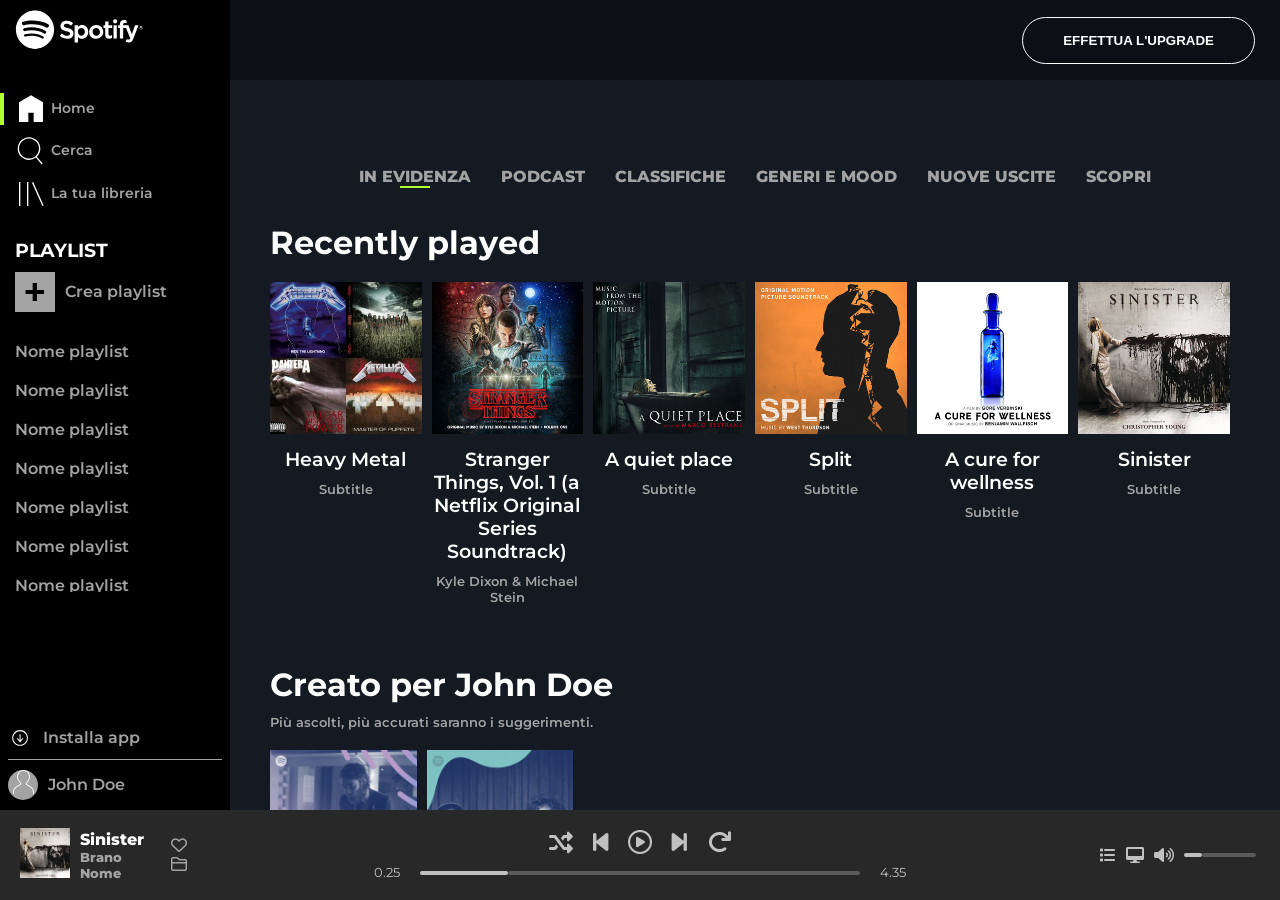
==== commit f0d74405: "correzioni" ====
--- a/index.html
+++ b/index.html
@@ -17,11 +17,11 @@
     <!-- main -->
     <main class="clearfix">
         <!-- colonna sinistra -->
-        <div class="col-left float">
+        <div class="col-left float flex">
           <div class="container-left">
             <div class="logo">
               <img class="img-logo" src="img/logo.svg" alt="">
-              <img class="logo-small"src="img/logo-small.svg" alt="">
+              <img class="logo-small" src="img/logo-small.svg" alt="">
             </div>
             <div class="lista-menu">
               <ul class="menu">
@@ -60,7 +60,7 @@
                   <a class="plus" href="#">+</a>
                 </div>
                 <span class="section-playlist">
-                  <a class="text-create-playlist"href="#">Crea playlist</a>
+                  <a class="text-create-playlist" href="#">Crea playlist</a>
                 </span>
               </div>
             </div>
@@ -246,79 +246,81 @@
                   </div>
                 </div>
               </div>
-  
-              <div class="container-categorie">
-                <div class="title-daily">
-                  <h1 class="h1">Creato per John Doe</h1>
-                  <h5 class="subtitle-playlist-2">
-                    Pi&ugrave; ascolti, pi&ugrave; accurati saranno i suggerimenti.
-                  </h5>
-                </div>
-                <div class="container-personal-song flex">
-                  <div class="song">
-                    <div class="img-song">
-                      <div class="trasparenza">
-                        <a href="#" class="icona-cover"><i class="far fa-play-circle"></i></a>
-                      </div>
-                      <img class="img-song-cover" src="img/radar.jpeg" alt="">
-                    </div>
-                    <div class="title-song">
-                      <h3 class="title-playlist">Release Radar</h3>
-                    </div>
-                  </div>
-                  <div class="song-daily">
-                    <div class="img-song">
-                      <div class="trasparenza">
-                        <a href="#" class="icona-cover"><i class="far fa-play-circle"></i></a>
-                      </div>
-                      <img class="img-song-cover" src="img/mixdaily.jpeg" alt="">
-                    </div>
-                    <div class="title-song">
-                      <h3 class="title-playlist">Daily Mix 1</h3>
-                    </div>
-                  </div>
-                </div>
-              </div>
+            </div>
+            <div class="container-categorie">
+              <div class="title">
+                <h1 class="h1">Creato per John Doe</h1>
+                <h5 class="subtitle-playlist-2">
+                  Pi&ugrave; ascolti, pi&ugrave; accurati saranno i suggerimenti.
+                </h5>
+              </div>
+              <div class="container-personal-song flex">
+                <div class="song">
+                  <div class="img-song">
+                    <div class="trasparenza">
+                      <a href="#" class="icona-cover"><i class="far fa-play-circle"></i></a>
+                    </div>
+                    <img class="img-song-cover" src="img/radar.jpeg" alt="">
+                  </div>
+                  <div class="title-song">
+                    <h3 class="title-playlist">Release Radar</h3>
+                  </div>
+                </div>
+                <div class="song">
+                  <div class="img-song">
+                    <div class="trasparenza">
+                      <a href="#" class="icona-cover"><i class="far fa-play-circle"></i></a>
+                    </div>
+                    <img class="img-song-cover" src="img/mixdaily.jpeg" alt="">
+                  </div>
+                  <div class="title-song">
+                    <h3 class="title-playlist">Daily Mix 1</h3>
+                  </div>
+                </div>
+              </div>
+            </div>
 
-              <div class="container-categorie">
-                <div class="title-daily">
-                  <h1 class="h1">Artisti pi&ugrave; popolari</h1>
-                  <h5 class="subtitle-playlist-2">
-                    Pi&ugrave; ascolti, pi&ugrave; accurati saranno i suggerimenti.
-                  </h5>
-                </div>
-                <div class="container-personal-song flex">
-                  <div class="song">
-                    <div class="img-song">
-                      <div class="trasparenza-circle">
-                        <a href="#" class="icona-cover"><i class="far fa-play-circle"></i></a>
-                      </div>
-                      <img class="img-song-cover-bottom" src="img/youg.jpeg" alt="">
-                    </div>
-                    <div class="title-song">
-                      <h3 class="title-playlist">Lana del Rey</h3>
-                    </div>
-                  </div>
-                  <div class="song-daily">
-                    <div class="img-song">
-                      <div class="trasparenza-circle">
-                        <a href="#" class="icona-cover"><i class="far fa-play-circle"></i></a>
-                      </div>
-                      <img class="img-song-cover-bottom" src="img/einaudi.jpeg" alt="">
-                    </div>
-                    <div class="title-song">
-                      <h3 class="title-playlist">Ludovico Einaudi</h3>
-                    </div>
-                  </div>
-                </div>
-             </div>
-  
+            <div class="container-categorie">
+              <div class="title">
+                <h1 class="h1">Artisti pi&ugrave; popolari</h1>
+                <h5 class="subtitle-playlist-2">
+                  Pi&ugrave; ascolti, pi&ugrave; accurati saranno i suggerimenti.
+                </h5>
+              </div>
+              <div class="container-personal-song flex">
+                <div class="song">
+                  <div class="img-song">
+                    <div class="trasparenza-circle">
+                      <a href="#" class="icona-cover"><i class="far fa-play-circle"></i></a>
+                    </div>
+                    <img class="img-song-cover-bottom" src="img/youg.jpeg" alt="">
+                  </div>
+                  <div class="title-song">
+                    <h3 class="title-playlist">Lana del Rey</h3>
+                  </div>
+                </div>
+                <div class="song">
+                  <div class="img-song">
+                    <div class="trasparenza-circle">
+                      <a href="#" class="icona-cover"><i class="far fa-play-circle"></i></a>
+                    </div>
+                    <img class="img-song-cover-bottom" src="img/einaudi.jpeg" alt="">
+                  </div>
+                  <div class="title-song">
+                    <h3 class="title-playlist">Ludovico Einaudi</h3>
+                  </div>
+                </div>
+              </div>
+            </div>
+          </div>
+        </div>
         <!-- /colonna destra -->
     </main>
     <!-- /main -->
   
     <!-- footer -->
     <footer class="footer flex">
+      <!-- colonna sinistra footer -->
       <div class="col-left-footer flex">
         <div class="container-img-footer">
           <a href="#">
@@ -339,16 +341,19 @@
         </div>
         <div class="favourite">
           <a href="#"><i class="far fa-heart icona"></i></a>
-          <a href="#"><i class="far fa-folder"></i></a>
+          <a href="#"><i class="far fa-folder icona"></i></a>
         </div>
       </div>
+      <!-- /colonna sinistra footer -->
+
+      <!-- colonna centrale footer -->
       <div class="col-center-footer flex">
         <div class="center-footer-top flex">
-          <a href="#"><i class="fas fa-random "></i></a>
-         <a href="#"><i class="fas fa-step-backward "></i></a> 
-          <a href="#"><i class="far fa-play-circle "></i></a>
-          <a href="#"><i class="fas fa-step-forward "></i></a>
-          <a href="#"><i id="redo" class="fas fa-redo"></i></a>
+          <a href="#"><i class="fas fa-random icona "></i></a>
+          <a href="#"><i class="fas fa-step-backward icona "></i></a> 
+          <a href="#"><i class="far fa-play-circle icona "></i></a>
+          <a href="#"><i class="fas fa-step-forward icona "></i></a>
+          <a href="#"><i id="redo" class="fas fa-redo icona"></i></a>
         </div>
         <div class="center-footer-bottom flex">
           <span class="time">
@@ -363,17 +368,21 @@
           </span>
         </div>
       </div>
+      <!-- /colonna centrale footer -->
+
+      <!-- colonna destra footer -->
       <div class="col-right-footer flex">
         <div class="container-col-right-footer flex">
-          <a href="#"><i class="fas fa-list"></i></a>
-          <a href="#"><i class="fas fa-desktop"></i></a> 
-          <a href="#"><i class="fas fa-volume-up"></i></a>
+          <a href="#"><i class="fas fa-list icona"></i></a>
+          <a href="#"><i class="fas fa-desktop icona"></i></a> 
+          <a href="#"><i class="fas fa-volume-up icona"></i></a>
           <div id="bar-lightgrey" class="bar-lightgrey">
             <div class="circle"></div>
           </div>
           <div id="bar-grey" class="bar-grey"></div>
         </div>
       </div>
+      <!-- /colonna destra footer -->
     </footer>
     <!-- /footer -->
   </div>
--- a/css/style.css
+++ b/css/style.css
@@ -16,11 +16,16 @@
 }
 
 :root {
+  /* colors */
   --bg-pubblicità: rgba(0, 0, 0, 0.4);
   --bg-colonna-destra-main: #141922;
   --bg-footer: #282828;
   --bg-sottolineatura: #ADFF2F;
   --color-text: #A3A3A3;
+  /* /colors */
+
+  /* altezze */
+  --lista-playlist: 30vh;
 }
 
 .margin {
@@ -56,35 +61,36 @@
   background-color: black;
   height: 100%;
   min-height: 480px;
+  flex-direction: column;
+  justify-content: space-between;
 }
 
 .container-left {
-  height: calc(100% - 80px);
-  width: 100%;
-}
-
-.logo {
+  width: 100%;
+}
+
+.container-left .logo {
   padding: 10px 0 0 15px;
 }
 
-.img-logo {
+.container-left .logo .img-logo {
   width: 60%;
   margin-bottom: 30px;
 }
 
-.logo-small {
+.container-left .logo .logo-small {
   display: none;
 }
 
-.lista-menu {
+.container-left .lista-menu {
   margin: 10px 0 0 0;
 }
 
-.menu {
+.container-left .lista-menu .menu {
   list-style: none;
 }
 
-.li-menu {
+.container-left .lista-menu .menu .li-menu {
   margin-bottom: 10px;
   padding-left: 15px;
 }
@@ -94,13 +100,12 @@
   color: var(--color-text);
 }
 
-.li-menu-home {
+.container-left .lista-menu .menu .li-menu-home {
   border-left: 4px solid var(--bg-sottolineatura);
   margin-bottom: 10px;
   padding-left: 11px; 
 }
 
-
 .svg {
   width: 15%;
   vertical-align: middle;
@@ -121,7 +126,7 @@
   padding-left: 15px;
 }
 
-.text-playlist {
+.playlist .text-playlist {
   color: white;
   text-transform: uppercase;
   margin-bottom: 10px;
@@ -136,18 +141,7 @@
   margin-right: 10px;
 }
 
-.text-create-playlist {
-  line-height: 40px;
-  color: var(--color-text);
-  display: inline-block;
-  font-weight: 600;
-}
-
-.section-playlist:hover a {
-  color: white;
-}
-
-.plus {
+.add-playlist .plus {
   font-size: 2.5em;
   color: black;
   line-height: 40px;
@@ -155,18 +149,30 @@
   display: inline-block;
 }
 
+
+.section-playlist:hover a {
+  color: white;
+}
+
+.section-playlist .text-create-playlist {
+  line-height: 40px;
+  color: var(--color-text);
+  display: inline-block;
+  font-weight: 600;
+}
+
 .lista-playlist {
   margin: 10px 0 0 0;
   padding-left: 15px;
-  height: 30vh;
+  height: var(--lista-playlist);
   overflow: auto;
 }
 
-.name-playlist {
+.lista-playlist .name-playlist {
   list-style: none;
 }
 
-.li-name-playlist {
+.lista-playlist .name-playlist .li-name-playlist {
   color: var(--color-text);
   font-weight: 600;
   margin-top: 20px;
@@ -178,10 +184,9 @@
 
 .container-profile {
   width: 100%;
-  height: 80px;
-}
-
-.app {
+}
+
+.container-profile .app {
   width: 93%;
   margin: 0 auto;
   border-bottom: 1px solid var(--color-text);
@@ -192,18 +197,18 @@
   color: white;
 }
 
-.download {
+.container-profile .app .download {
   width: 10%;
   vertical-align: middle;
   margin-right: 10px;
 }
 
-.installa {
-  color: var(--color-text);
-  font-weight: 600;
-}
-
-.profile-flex {
+.container-profile .app .installa {
+  color: var(--color-text);
+  font-weight: 600;
+}
+
+.container-profile .profile-flex {
   width: 93%;
   margin: 10px auto 10px auto;
   display: flex;
@@ -211,12 +216,6 @@
 
 .profile-flex:hover a {
   color: white;
-}
-
-.img-profile {
-  width: 70%;
-  margin-right: 10px; 
-  margin: 0 auto;
 }
 
 .container-img-profile {
@@ -228,7 +227,14 @@
   margin-right: 10px;
 }
 
-.name-profile {
+.container-img-profile .img-profile {
+  width: 70%;
+  margin-right: 10px; 
+  margin: 0 auto;
+}
+
+
+.profile-flex .name-profile {
   line-height: 30px;
   color: var(--color-text);
   font-weight: 600;
@@ -242,7 +248,7 @@
   padding: 30px 40px;
 }
 
-.row-top {
+.col-right .row-top {
   height: 80px;
   width: calc(100% - 230px);
   background-color: var(--bg-pubblicità);
@@ -254,124 +260,7 @@
   align-items: center;
 }
 
-.row-main {
-  padding-top: calc(90px + 2em);
-  padding-bottom: 2em;
-  width: 100%;
-  overflow: auto;
-}
-
-.lista-top {
-  margin-top: 10px;
-  margin-bottom: 30px;
-  text-align: center;
-}
-
-.song {
-  margin-bottom: 60px;
-  max-width: 300px;
-  min-width: 180px;
-  padding: 0 10px 0 0;
-  width: calc(100% / 6);
-}
-
-.img-song-cover {
-  width: 100%;
-}
-
-.img-song {
-  position: relative;
-}
-
-.trasparenza {
-  width: 100%;
-  height: 100%;
-  display: none;
-  position: absolute;
-}
-
-.trasparenza-circle {
-  width: 100%;
-  height: 100%;
-  display: none;
-  position: absolute;
-  border-radius: 50%;
-}
-
-.icona-cover {
-  font-size: 3em;
-}
-
-.img-song:hover .trasparenza {
-  display: flex;
-  position: absolute;
-  width: 100%;
-  height: calc(100% - 4px);
-  background-color: rgba(0, 0, 0, 0.4);
-  align-items: center;
-  justify-content: center;
-}
-
-.img-song:hover .trasparenza-circle {
-  display: flex;
-  position: absolute;
-  width: 100%;
-  height: calc(100% - 4px);
-  background-color: rgba(0, 0, 0, 0.4);
-  align-items: center;
-  justify-content: center;
-  border-radius: 50%;
-}
-
-.title {
-  margin-bottom: 20px;
-}
-
-.title-song {
-  text-align: center;
-  margin: 10px auto;
-  width: 100%;
-}
-
-.title-playlist {
-  color: white;
-  font-weight: 600;
-}
-
-.subtitle-song {
-  margin: 0 auto;
-  text-align: center;
-  width: 100%;
-}
-
-.subtitle-playlist {
-  color: var(--color-text);
-  font-weight: 600;
-}
-
-.subtitle-playlist-2 {
-  margin-top: 10px;
-  color: var(--color-text);
-  font-weight: 600;
-}
-
-.title-daily {
-  margin-bottom: 20px;
-}
-.song-daily {
-  margin-bottom: 60px;
-  max-width: 300px;
-  min-width: 180px;
-  padding: 0 10px 0 0;
-  width: calc(100% / 6);
-}
-
-.img-song-cover-bottom {
-  width: 100%;
-  border-radius: 50%;
-}
-
-.btn-call-to-action {
+.container-btn .btn-call-to-action {
   padding: 15px 40px;
   margin-right: 25px;
   border-radius: 30px;
@@ -383,20 +272,32 @@
   cursor: pointer;
 }
 
-.text-btn {
+.btn-call-to-action .text-btn {
   color: white;
   font-weight: 800;
   display: inline-block;
 }
 
-
-.ul-lista-top {
+.row-main {
+  padding-top: calc(90px + 2em);
+  padding-bottom: 2em;
+  width: 100%;
+  overflow: auto;
+}
+
+.row-main .lista-top {
+  margin-top: 10px;
+  margin-bottom: 30px;
+  text-align: center;
+}
+
+.row-main .lista-top .ul-lista-top {
   list-style: none;
   display: flex;
   justify-content: center;
 }
 
-.li-lista-top {
+.row-main .lista-top .ul-lista-top .li-lista-top {
   padding: 5px 15px;
   font-weight: 800;
   display: flex;
@@ -408,17 +309,139 @@
   color: white;
 }
 
-.bordo {
+.li-lista-top .bordo {
   width: 30px;
   height: 2px;
   background-color: var(--bg-sottolineatura);
   display: block;
 }
 
+.container-song {
+  justify-content: space-between;
+}
+
 .h1 {
   color: white;
   font-weight: 700;
 }
+
+.song {
+  margin-bottom: 60px;
+  max-width: 300px;
+  padding: 0 10px 0 0;
+  width: calc(100% / 6);
+}
+
+.container-personal-song {
+  width: calc(100% / 3 - 10px);
+  justify-content: space-between;
+}
+
+.container-personal-song .song {
+  width: calc(100% / 2);
+}
+
+.container-categorie .title {
+  margin-bottom: 20px;
+}
+
+.img-song-cover {
+  width: 100%;
+}
+
+.song .img-song {
+  position: relative;
+}
+
+.img-song .trasparenza {
+  width: 100%;
+  height: 100%;
+  display: none;
+  position: absolute;
+}
+
+.trasparenza-circle {
+  width: 100%;
+  height: 100%;
+  display: none;
+  position: absolute;
+  border-radius: 50%;
+}
+
+.trasparenza .fa-play-circle {
+  font-size: 2em;
+}
+
+.trasparenza-circle .fa-play-circle {
+  font-size: 2em;
+}
+
+.icona-cover {
+  font-size: 3em;
+}
+
+.img-song:hover .trasparenza {
+  display: flex;
+  position: absolute;
+  width: 100%;
+  height: calc(100% - 4px);
+  background-color: rgba(0, 0, 0, 0.4);
+  align-items: center;
+  justify-content: center;
+}
+
+.img-song:hover .trasparenza-circle {
+  display: flex;
+  position: absolute;
+  width: 100%;
+  height: calc(100% - 4px);
+  background-color: rgba(0, 0, 0, 0.4);
+  align-items: center;
+  justify-content: center;
+  border-radius: 50%;
+}
+
+.trasparenza:hover .icona-cover {
+  color: white;
+}
+
+.trasparenza-circle:hover .icona-cover {
+  color: white;
+}
+
+.song .title-song {
+  text-align: center;
+  margin: 10px auto;
+  width: 100%;
+}
+
+.song .title-song .title-playlist {
+  color: white;
+  font-weight: 600;
+}
+
+.song .subtitle-song {
+  margin: 0 auto;
+  text-align: center;
+  width: 100%;
+}
+
+.song .subtitle-song .subtitle-playlist {
+  color: var(--color-text);
+  font-weight: 600;
+}
+
+.subtitle-playlist-2 {
+  margin-top: 10px;
+  color: var(--color-text);
+  font-weight: 600;
+}
+
+.img-song-cover-bottom {
+  width: 100%;
+  border-radius: 50%;
+}
+
 
 /* /layout main */
 
@@ -464,49 +487,8 @@
   margin-left: 20px;
 }
 
-a:hover .fa-heart {
-  color: white;
-}
-
-a:hover .fa-folder {
-  color: white;
-}
-
-a:hover .fa-random {
-  color: white;
-}
-
-a:hover .fa-step-backward {
-  color: white;
-}
-
-a:hover .fa-play-circle {
-  color: white;
-}
-
-a:hover .fa-step-forward {
-  color: white;
-}
-
-a:hover .fa-redo {
-  color: white;
-}
-
-a:hover .fa-desktop {
-  color: white;
-}
-
-a:hover .fa-volume-up {
-  color: white;
-}
-
-a:hover .fa-list {
-  color: white;
-}
-
-
-.icona {
-  margin-right: 10px;
+a:hover .icona {
+  color: white;
 }
 
 .fa-heart {
@@ -536,6 +518,7 @@
 
 .time {
   color: #C1C1C1;
+  font-size: 0.8em;
 }
 
 .center-footer-top {
@@ -585,8 +568,6 @@
  
 }
 
-
-
 .bar-grey {
   width: 40%;
   height: 4px;
@@ -650,13 +631,22 @@
     flex-wrap: wrap;
   }
 
-  .container-song {
+  .container-categorie .container-song {
     display: flex;
     flex-wrap: wrap;
+    justify-content: flex-start;
   }
   
   .song-margin {
     margin-left: 35px;
+  }
+
+  .song {
+    width: calc(100% / 4);
+  }
+
+  .container-personal-song {
+    width: calc(100% / 2);
   }
 }
 
@@ -677,38 +667,20 @@
   }
   
   .song {
-    min-width: 190px;
+   width: calc(100% / 2);
   }
 
   .song-daily {
-    min-width: 190px;
-  }
-
-  footer {
-    min-width: 700px;
-  }
-}
-
-
+    width: calc(100% / 2);
+  }
+
+  .container-personal-song {
+    width: 100%;
+  }
+}
 
 @media screen and (max-width: 600px) {
-  .song {
-    min-width: 230px;
-  }
-
-  .song-daily {
-    min-width: 230px;
-  }
-
-  footer {
-    min-width: 600px;
-  }
-
-  .time {
-    color: #C1C1C1;
-    display: inline-block;
-    font-size: 0.7em; 
-  }
+  
   .col-left {
     width: 50px;
   }
@@ -790,4 +762,6 @@
     display: block;
   }
 }
+
+
 /* /media query */
